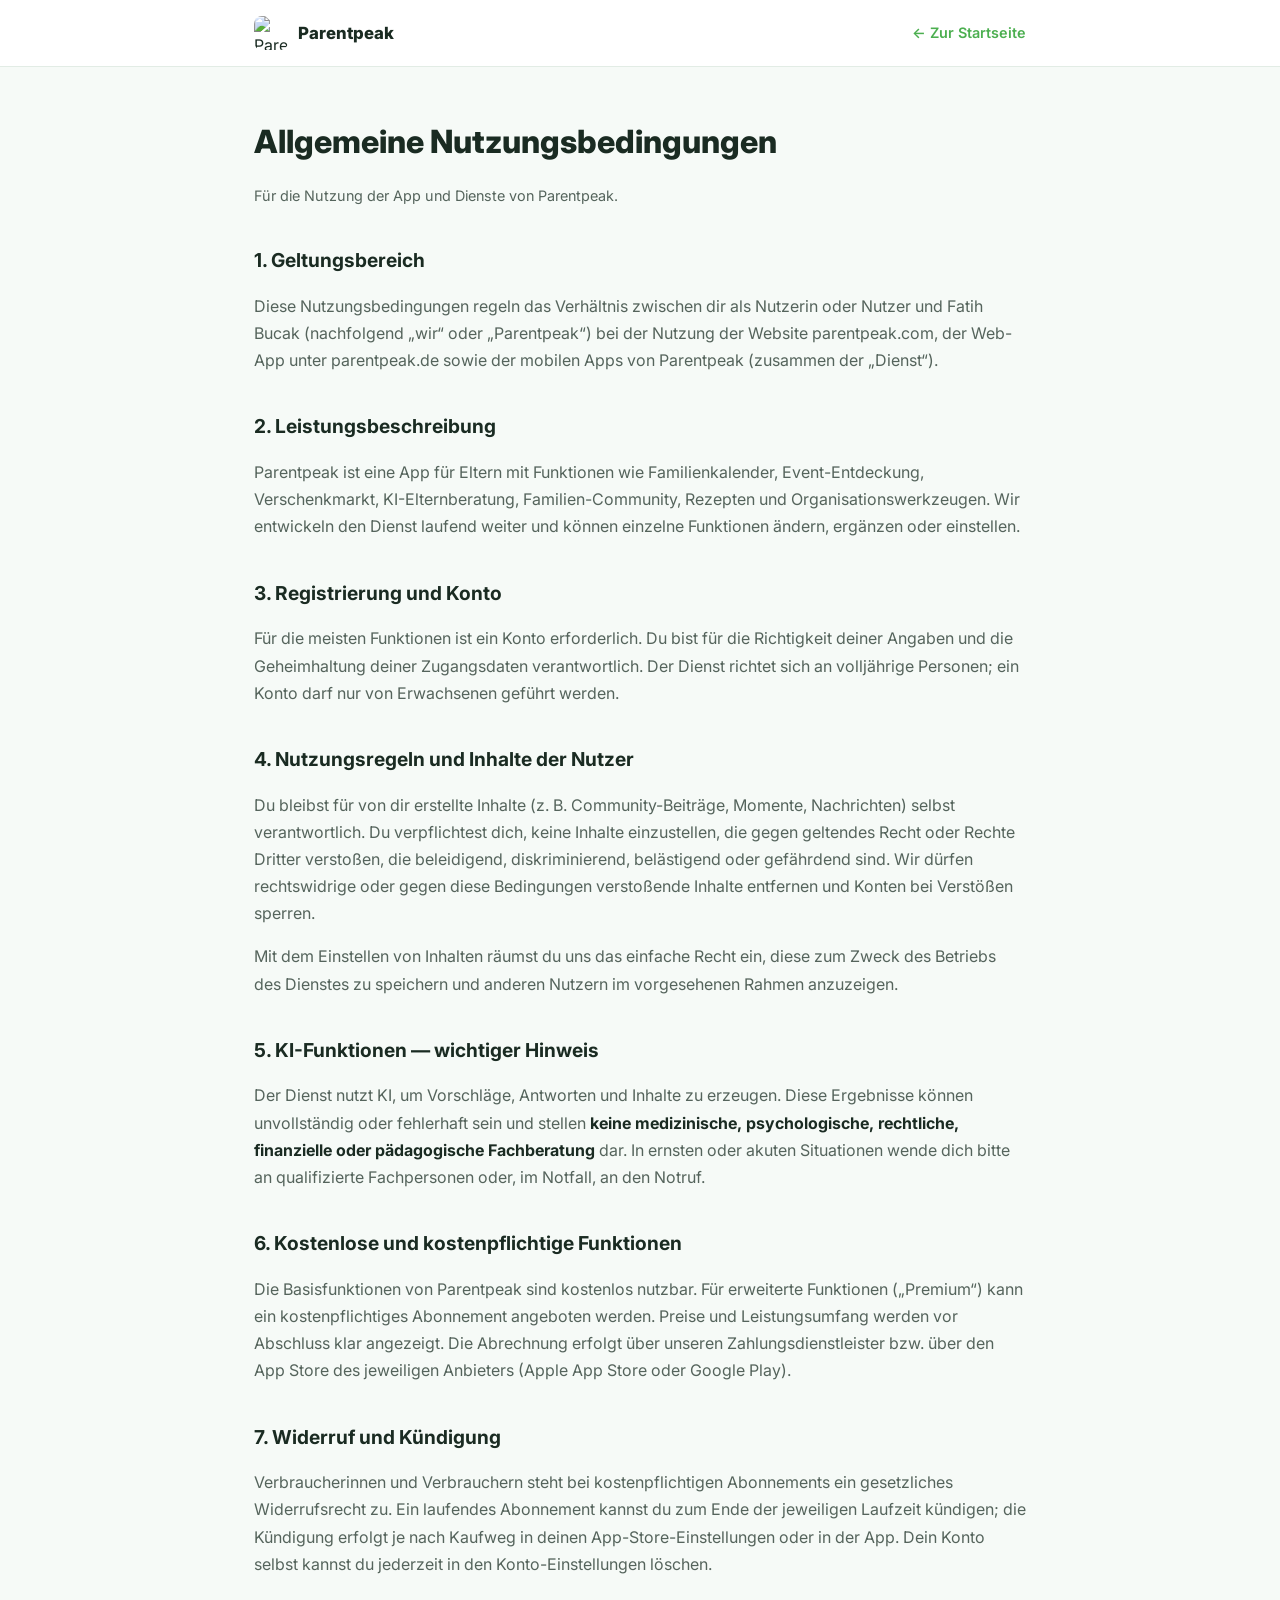
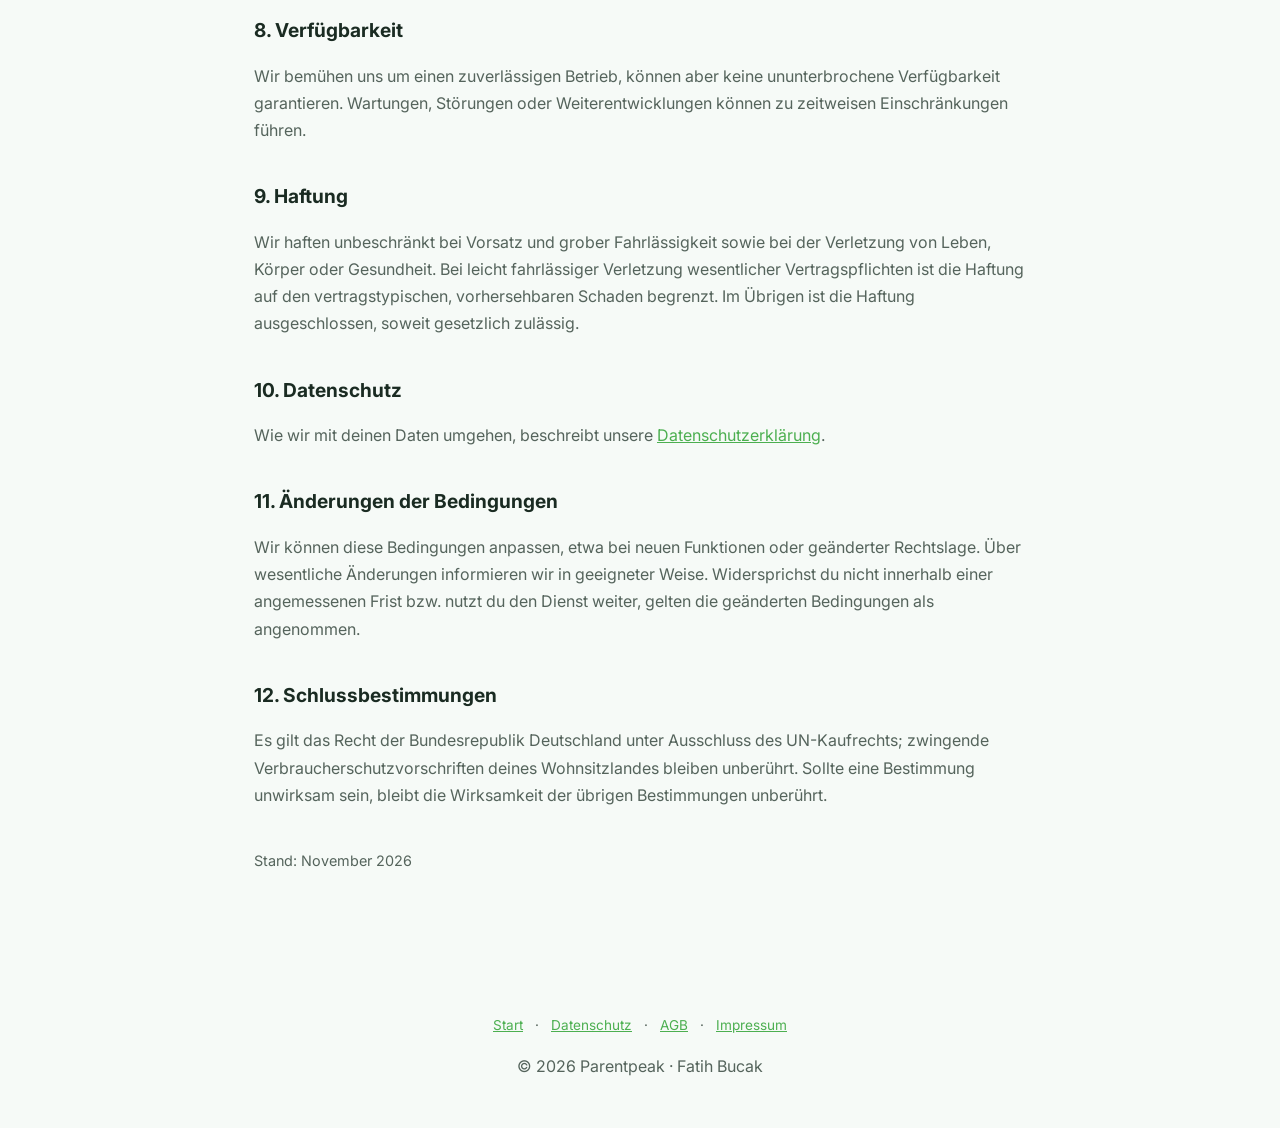
==== agb.html @ 43dc1bb8 "Website: Features auf App-Stand, Familien-Community, Beta entfernt, Rechtsseiten (Datenschutz/AGB/Im" ====
<!DOCTYPE html>
<html lang="de">
<head>
  <meta charset="UTF-8">
  <meta name="viewport" content="width=device-width, initial-scale=1.0">
  <meta name="theme-color" content="#4CAF50">
  <meta name="robots" content="index, follow">
  <meta name="description" content="Allgemeine Nutzungsbedingungen (AGB) von Parentpeak.">
  <link rel="canonical" href="https://parentpeak.com/agb.html">
  <link rel="icon" href="assets/app-icon.png?v=3">
  <link rel="preconnect" href="https://fonts.googleapis.com">
  <link rel="preconnect" href="https://fonts.gstatic.com" crossorigin>
  <link href="https://fonts.googleapis.com/css2?family=Inter:wght@400;500;600;700;800&display=swap" rel="stylesheet">
  <title>Nutzungsbedingungen (AGB) — Parentpeak</title>
  <style>
    :root { --green:#4CAF50; --ink:#1a2b22; --muted:#55645c; --bg:#f6faf7; --line:#e2ece5; }
    * { box-sizing:border-box; }
    body { margin:0; font-family:'Inter',system-ui,sans-serif; color:var(--ink); background:var(--bg); line-height:1.7; }
    .legal-nav { background:#fff; border-bottom:1px solid var(--line); }
    .legal-nav-inner { max-width:820px; margin:0 auto; padding:16px 24px; display:flex; align-items:center; gap:10px; }
    .legal-nav-inner img { width:34px; height:34px; border-radius:8px; }
    .legal-nav-inner a { color:var(--ink); text-decoration:none; font-weight:800; font-size:1.05rem; }
    .legal-nav-inner .back { margin-left:auto; font-weight:600; font-size:0.9rem; color:var(--green); }
    main { max-width:820px; margin:0 auto; padding:48px 24px 80px; }
    h1 { font-size:2rem; font-weight:800; margin:0 0 8px; }
    h2 { font-size:1.2rem; font-weight:700; margin:36px 0 10px; }
    p, li { color:var(--muted); font-size:1rem; }
    ul { padding-left:22px; }
    .meta { color:var(--muted); font-size:0.9rem; margin-bottom:28px; }
    a { color:var(--green); }
    strong { color:var(--ink); }
    footer { text-align:center; padding:32px 24px; color:var(--muted); font-size:0.85rem; }
    footer a { margin:0 8px; }
  </style>
</head>
<body>
  <nav class="legal-nav">
    <div class="legal-nav-inner">
      <img src="assets/app-icon.png" alt="Parentpeak Logo">
      <a href="index.html">Parentpeak</a>
      <a class="back" href="index.html">← Zur Startseite</a>
    </div>
  </nav>
  <main>
    <h1>Allgemeine Nutzungsbedingungen</h1>
    <p class="meta">Für die Nutzung der App und Dienste von Parentpeak.</p>

    <h2>1. Geltungsbereich</h2>
    <p>Diese Nutzungsbedingungen regeln das Verhältnis zwischen dir als Nutzerin oder Nutzer und Fatih Bucak (nachfolgend
      „wir“ oder „Parentpeak“) bei der Nutzung der Website parentpeak.com, der Web-App unter parentpeak.de sowie der mobilen
      Apps von Parentpeak (zusammen der „Dienst“).</p>

    <h2>2. Leistungsbeschreibung</h2>
    <p>Parentpeak ist eine App für Eltern mit Funktionen wie Familienkalender, Event-Entdeckung, Verschenkmarkt,
      KI-Elternberatung, Familien-Community, Rezepten und Organisationswerkzeugen. Wir entwickeln den Dienst laufend weiter
      und können einzelne Funktionen ändern, ergänzen oder einstellen.</p>

    <h2>3. Registrierung und Konto</h2>
    <p>Für die meisten Funktionen ist ein Konto erforderlich. Du bist für die Richtigkeit deiner Angaben und die Geheimhaltung
      deiner Zugangsdaten verantwortlich. Der Dienst richtet sich an volljährige Personen; ein Konto darf nur von Erwachsenen
      geführt werden.</p>

    <h2>4. Nutzungsregeln und Inhalte der Nutzer</h2>
    <p>Du bleibst für von dir erstellte Inhalte (z. B. Community-Beiträge, Momente, Nachrichten) selbst verantwortlich. Du
      verpflichtest dich, keine Inhalte einzustellen, die gegen geltendes Recht oder Rechte Dritter verstoßen, die
      beleidigend, diskriminierend, belästigend oder gefährdend sind. Wir dürfen rechtswidrige oder gegen diese Bedingungen
      verstoßende Inhalte entfernen und Konten bei Verstößen sperren.</p>
    <p>Mit dem Einstellen von Inhalten räumst du uns das einfache Recht ein, diese zum Zweck des Betriebs des Dienstes zu
      speichern und anderen Nutzern im vorgesehenen Rahmen anzuzeigen.</p>

    <h2>5. KI-Funktionen — wichtiger Hinweis</h2>
    <p>Der Dienst nutzt KI, um Vorschläge, Antworten und Inhalte zu erzeugen. Diese Ergebnisse können unvollständig oder
      fehlerhaft sein und stellen <strong>keine medizinische, psychologische, rechtliche, finanzielle oder pädagogische
      Fachberatung</strong> dar. In ernsten oder akuten Situationen wende dich bitte an qualifizierte Fachpersonen oder, im
      Notfall, an den Notruf.</p>

    <h2>6. Kostenlose und kostenpflichtige Funktionen</h2>
    <p>Die Basisfunktionen von Parentpeak sind kostenlos nutzbar. Für erweiterte Funktionen („Premium“) kann ein
      kostenpflichtiges Abonnement angeboten werden. Preise und Leistungsumfang werden vor Abschluss klar angezeigt.
      Die Abrechnung erfolgt über unseren Zahlungsdienstleister bzw. über den App Store des jeweiligen Anbieters
      (Apple App Store oder Google Play).</p>

    <h2>7. Widerruf und Kündigung</h2>
    <p>Verbraucherinnen und Verbrauchern steht bei kostenpflichtigen Abonnements ein gesetzliches Widerrufsrecht zu. Ein
      laufendes Abonnement kannst du zum Ende der jeweiligen Laufzeit kündigen; die Kündigung erfolgt je nach Kaufweg in deinen
      App-Store-Einstellungen oder in der App. Dein Konto selbst kannst du jederzeit in den Konto-Einstellungen löschen.</p>

    <h2>8. Verfügbarkeit</h2>
    <p>Wir bemühen uns um einen zuverlässigen Betrieb, können aber keine ununterbrochene Verfügbarkeit garantieren. Wartungen,
      Störungen oder Weiterentwicklungen können zu zeitweisen Einschränkungen führen.</p>

    <h2>9. Haftung</h2>
    <p>Wir haften unbeschränkt bei Vorsatz und grober Fahrlässigkeit sowie bei der Verletzung von Leben, Körper oder Gesundheit.
      Bei leicht fahrlässiger Verletzung wesentlicher Vertragspflichten ist die Haftung auf den vertragstypischen,
      vorhersehbaren Schaden begrenzt. Im Übrigen ist die Haftung ausgeschlossen, soweit gesetzlich zulässig.</p>

    <h2>10. Datenschutz</h2>
    <p>Wie wir mit deinen Daten umgehen, beschreibt unsere <a href="datenschutz.html">Datenschutzerklärung</a>.</p>

    <h2>11. Änderungen der Bedingungen</h2>
    <p>Wir können diese Bedingungen anpassen, etwa bei neuen Funktionen oder geänderter Rechtslage. Über wesentliche Änderungen
      informieren wir in geeigneter Weise. Widersprichst du nicht innerhalb einer angemessenen Frist bzw. nutzt du den Dienst
      weiter, gelten die geänderten Bedingungen als angenommen.</p>

    <h2>12. Schlussbestimmungen</h2>
    <p>Es gilt das Recht der Bundesrepublik Deutschland unter Ausschluss des UN-Kaufrechts; zwingende Verbraucherschutzvorschriften
      deines Wohnsitzlandes bleiben unberührt. Sollte eine Bestimmung unwirksam sein, bleibt die Wirksamkeit der übrigen
      Bestimmungen unberührt.</p>

    <p class="meta" style="margin-top:40px;">Stand: November 2026</p>
  </main>
  <footer>
    <a href="index.html">Start</a> ·
    <a href="datenschutz.html">Datenschutz</a> ·
    <a href="agb.html">AGB</a> ·
    <a href="impressum.html">Impressum</a>
    <p>&copy; 2026 Parentpeak · Fatih Bucak</p>
  </footer>
</body>
</html>
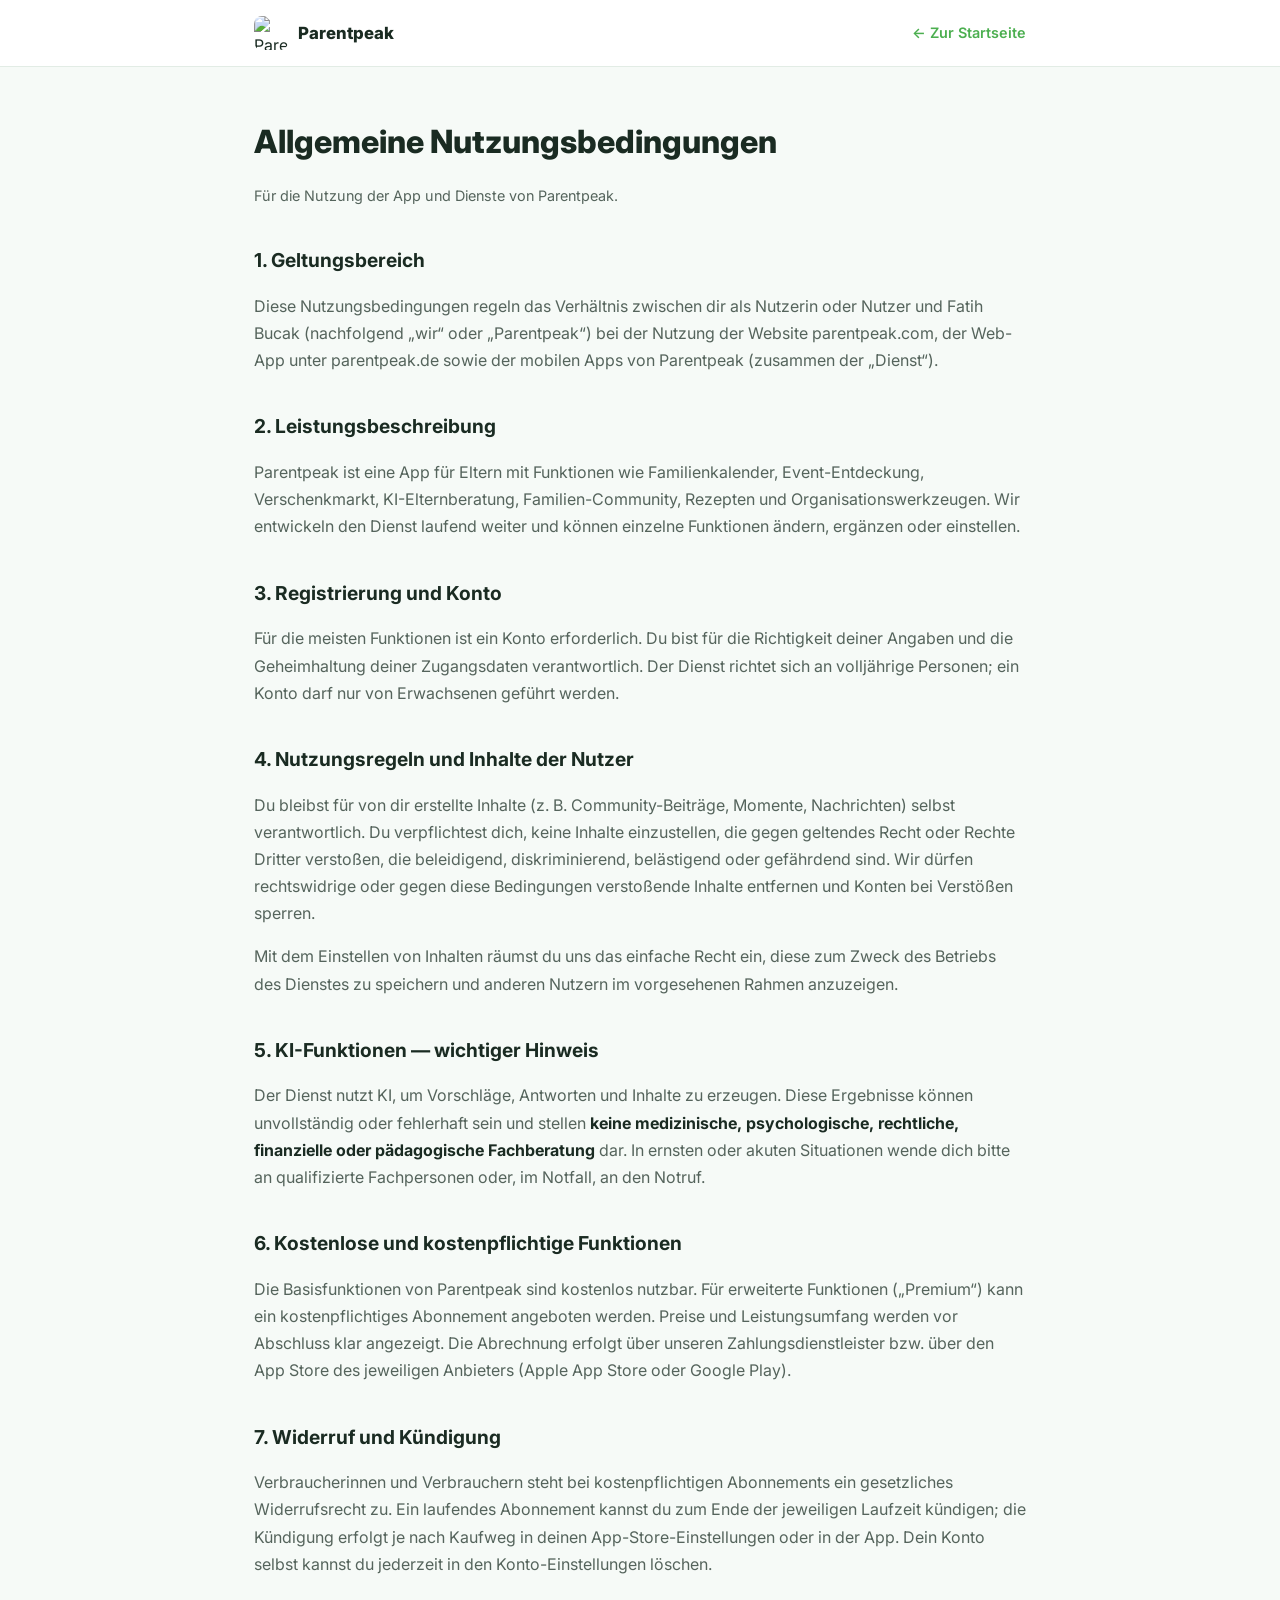
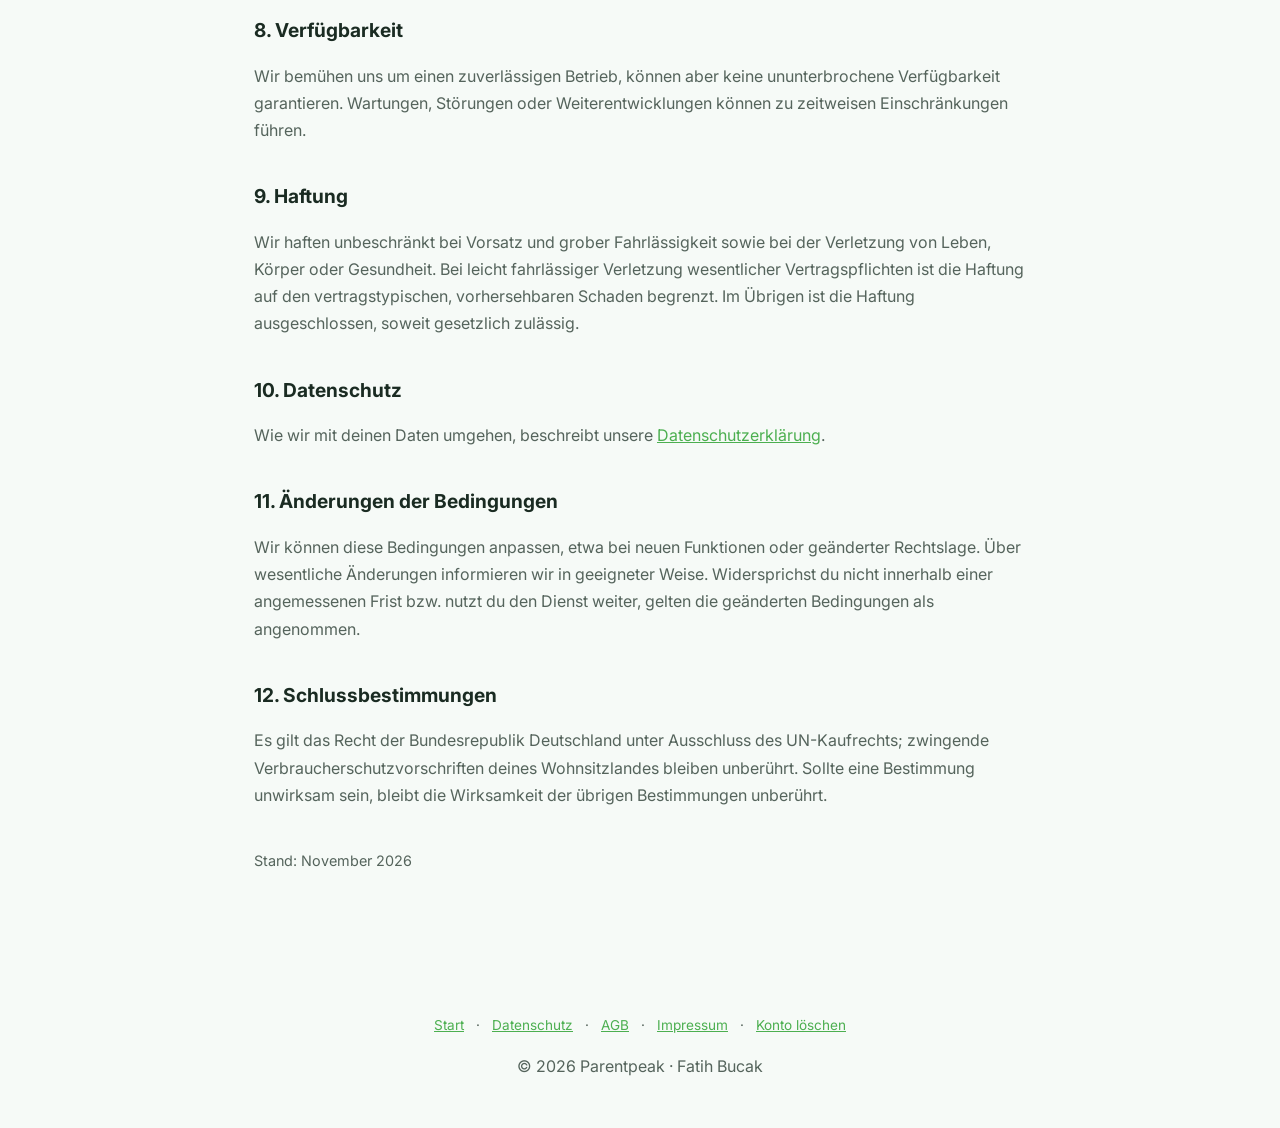
==== commit d6c294df: "Konto-löschen-Seite (für Google Play Datenlöschung) + Footer-Links" ====
--- a/agb.html
+++ b/agb.html
@@ -113,7 +113,8 @@
     <a href="index.html">Start</a> ·
     <a href="datenschutz.html">Datenschutz</a> ·
     <a href="agb.html">AGB</a> ·
-    <a href="impressum.html">Impressum</a>
+    <a href="impressum.html">Impressum</a> ·
+    <a href="konto-loeschen.html">Konto löschen</a>
     <p>&copy; 2026 Parentpeak · Fatih Bucak</p>
   </footer>
 </body>
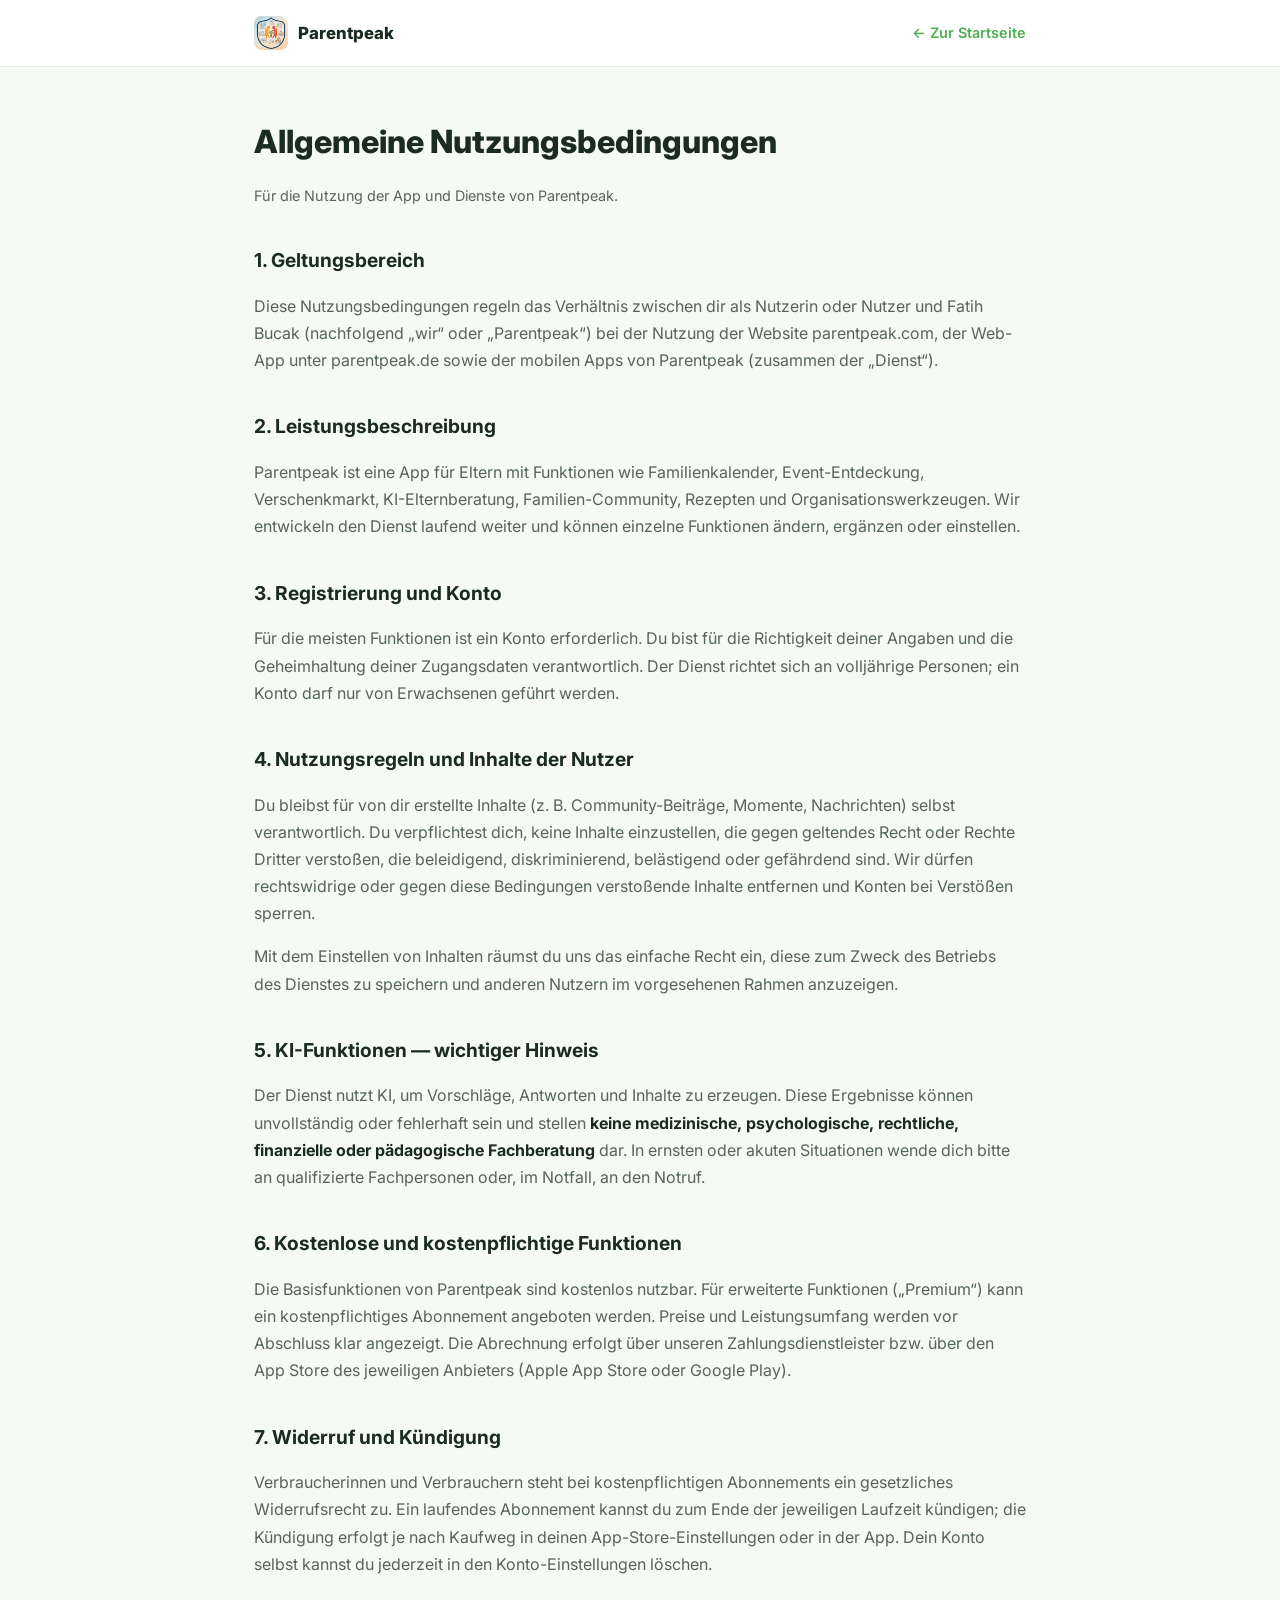
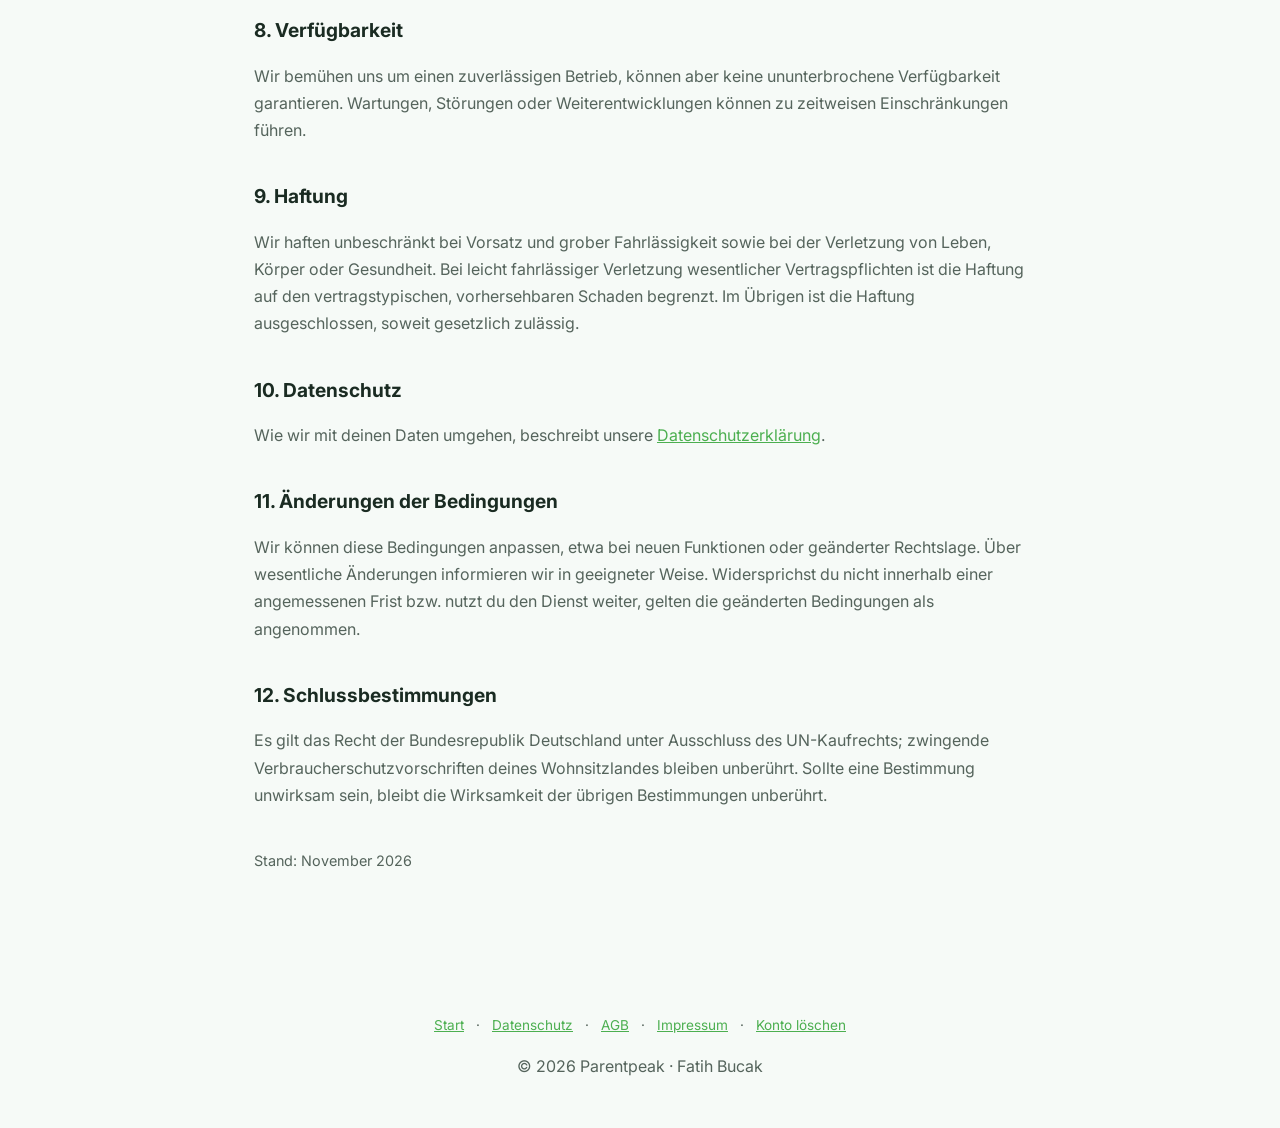
==== commit 576570d6: "Echtes Schild-Logo überall: app-icon + neues og-image (warmes Design), Cache v4" ====
--- a/agb.html
+++ b/agb.html
@@ -7,7 +7,7 @@
   <meta name="robots" content="index, follow">
   <meta name="description" content="Allgemeine Nutzungsbedingungen (AGB) von Parentpeak.">
   <link rel="canonical" href="https://parentpeak.com/agb.html">
-  <link rel="icon" href="assets/app-icon.png?v=3">
+  <link rel="icon" href="assets/app-icon.png?v=4">
   <link rel="preconnect" href="https://fonts.googleapis.com">
   <link rel="preconnect" href="https://fonts.gstatic.com" crossorigin>
   <link href="https://fonts.googleapis.com/css2?family=Inter:wght@400;500;600;700;800&display=swap" rel="stylesheet">
